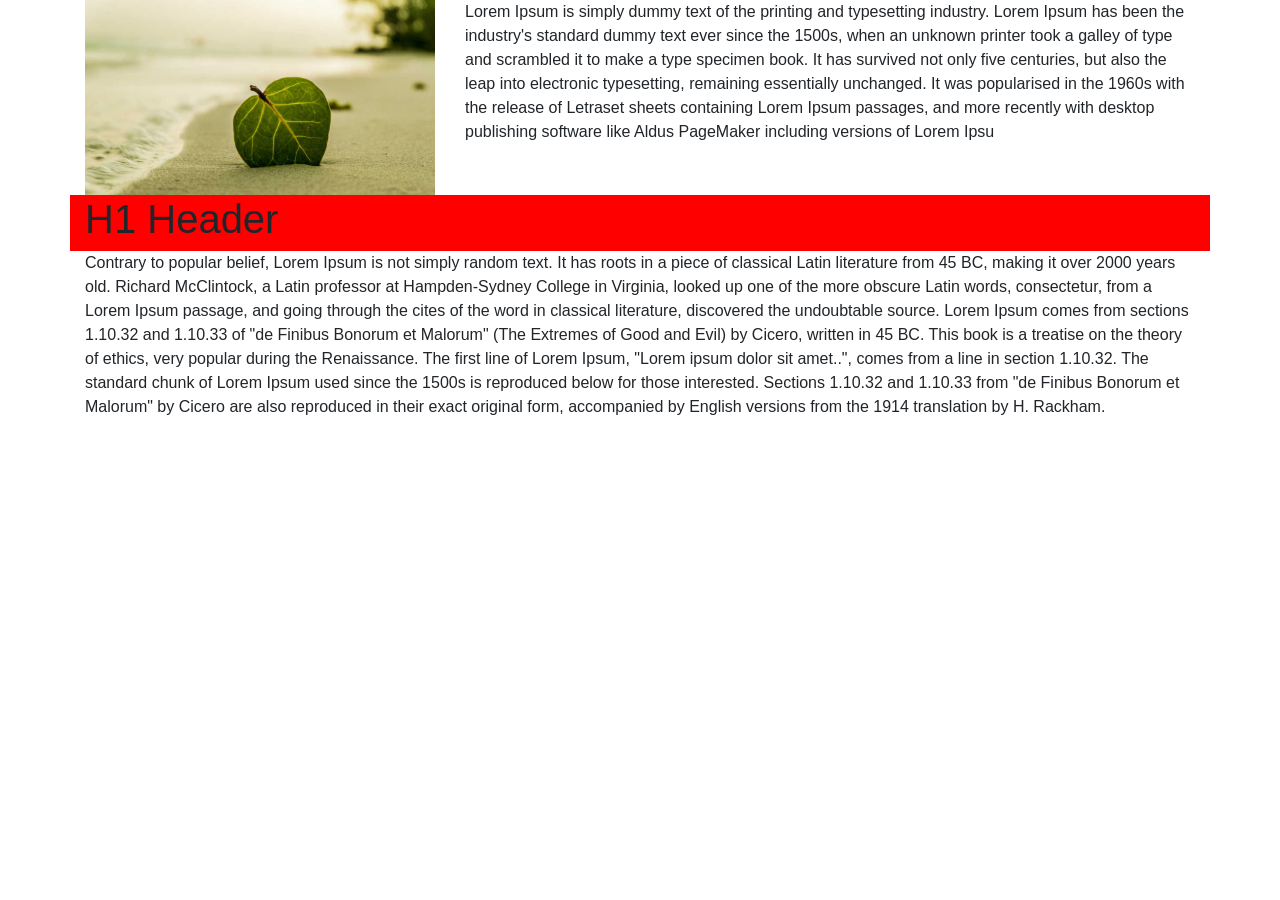
==== Kim/index.html @ 136f3649 "asd" ====
<!DOCTYPE html>
<html lang="en" dir="ltr">
  <head>
    <meta charset="utf-8">
    <title>bootstrap test</title>
    <link rel="stylesheet" href="https://stackpath.bootstrapcdn.com/bootstrap/4.1.3/css/bootstrap.min.css" integrity="sha384-MCw98/SFnGE8fJT3GXwEOngsV7Zt27NXFoaoApmYm81iuXoPkFOJwJ8ERdknLPMO" crossorigin="anonymous">
    <link rel="styleSheet" href="css/main.css">
  </head>

  <body>
    <div class="container">
  <div class="row mt10">
    <div class="col-12 col-md-4">
      <img src="assets/image1.jpg" style="width:100%">
    </div>
    <div class="col-12 col-md-8 ">
      <p>Lorem Ipsum is simply dummy text of the printing and typesetting industry. Lorem Ipsum has been the industry's standard dummy text ever since the 1500s, when an unknown printer took a galley of type and scrambled it to make a type specimen book. It has survived not only five centuries, but also the leap into electronic typesetting, remaining essentially unchanged. It was popularised in the 1960s with the release of Letraset sheets containing Lorem Ipsum passages, and more recently with desktop publishing software like Aldus PageMaker including versions of Lorem Ipsu
      </p>
    </div>
  </div>

  <div class="row">
    <div class="col-12 red">
      <h1>H1 Header</h1>
  </div>
  <div class="col-12 ">
    <p>Contrary to popular belief, Lorem Ipsum is not simply random text. It has roots in a piece of classical Latin literature from 45 BC, making it over 2000 years old. Richard McClintock, a Latin professor at Hampden-Sydney College in Virginia, looked up one of the more obscure Latin words, consectetur, from a Lorem Ipsum passage, and going through the cites of the word in classical literature, discovered the undoubtable source. Lorem Ipsum comes from sections 1.10.32 and 1.10.33 of "de Finibus Bonorum et Malorum" (The Extremes of Good and Evil) by Cicero, written in 45 BC. This book is a treatise on the theory of ethics, very popular during the Renaissance. The first line of Lorem Ipsum, "Lorem ipsum dolor sit amet..", comes from a line in section 1.10.32.

The standard chunk of Lorem Ipsum used since the 1500s is reproduced below for those interested. Sections 1.10.32 and 1.10.33 from "de Finibus Bonorum et Malorum" by Cicero are also reproduced in their exact original form, accompanied by English versions from the 1914 translation by H. Rackham.
</p>

</div>
</div>


  </body>

  <script src="https://code.jquery.com/jquery-3.3.1.slim.min.js" integrity="sha384-q8i/X+965DzO0rT7abK41JStQIAqVgRVzpbzo5smXKp4YfRvH+8abtTE1Pi6jizo" crossorigin="anonymous"></script>
<script src="https://cdnjs.cloudflare.com/ajax/libs/popper.js/1.14.3/umd/popper.min.js" integrity="sha384-ZMP7rVo3mIykV+2+9J3UJ46jBk0WLaUAdn689aCwoqbBJiSnjAK/l8WvCWPIPm49" crossorigin="anonymous"></script>
<script src="https://stackpath.bootstrapcdn.com/bootstrap/4.1.3/js/bootstrap.min.js" integrity="sha384-ChfqqxuZUCnJSK3+MXmPNIyE6ZbWh2IMqE241rYiqJxyMiZ6OW/JmZQ5stwEULTy" crossorigin="anonymous"></script>

</html>
---- Kim/css/main.css ----
.red{
  background:red;
}

.blue{
  background:blue;
}

.teal{
  background:teal;
}

.orange{
  background:orange;
}

.pink{
  background:pink;
}
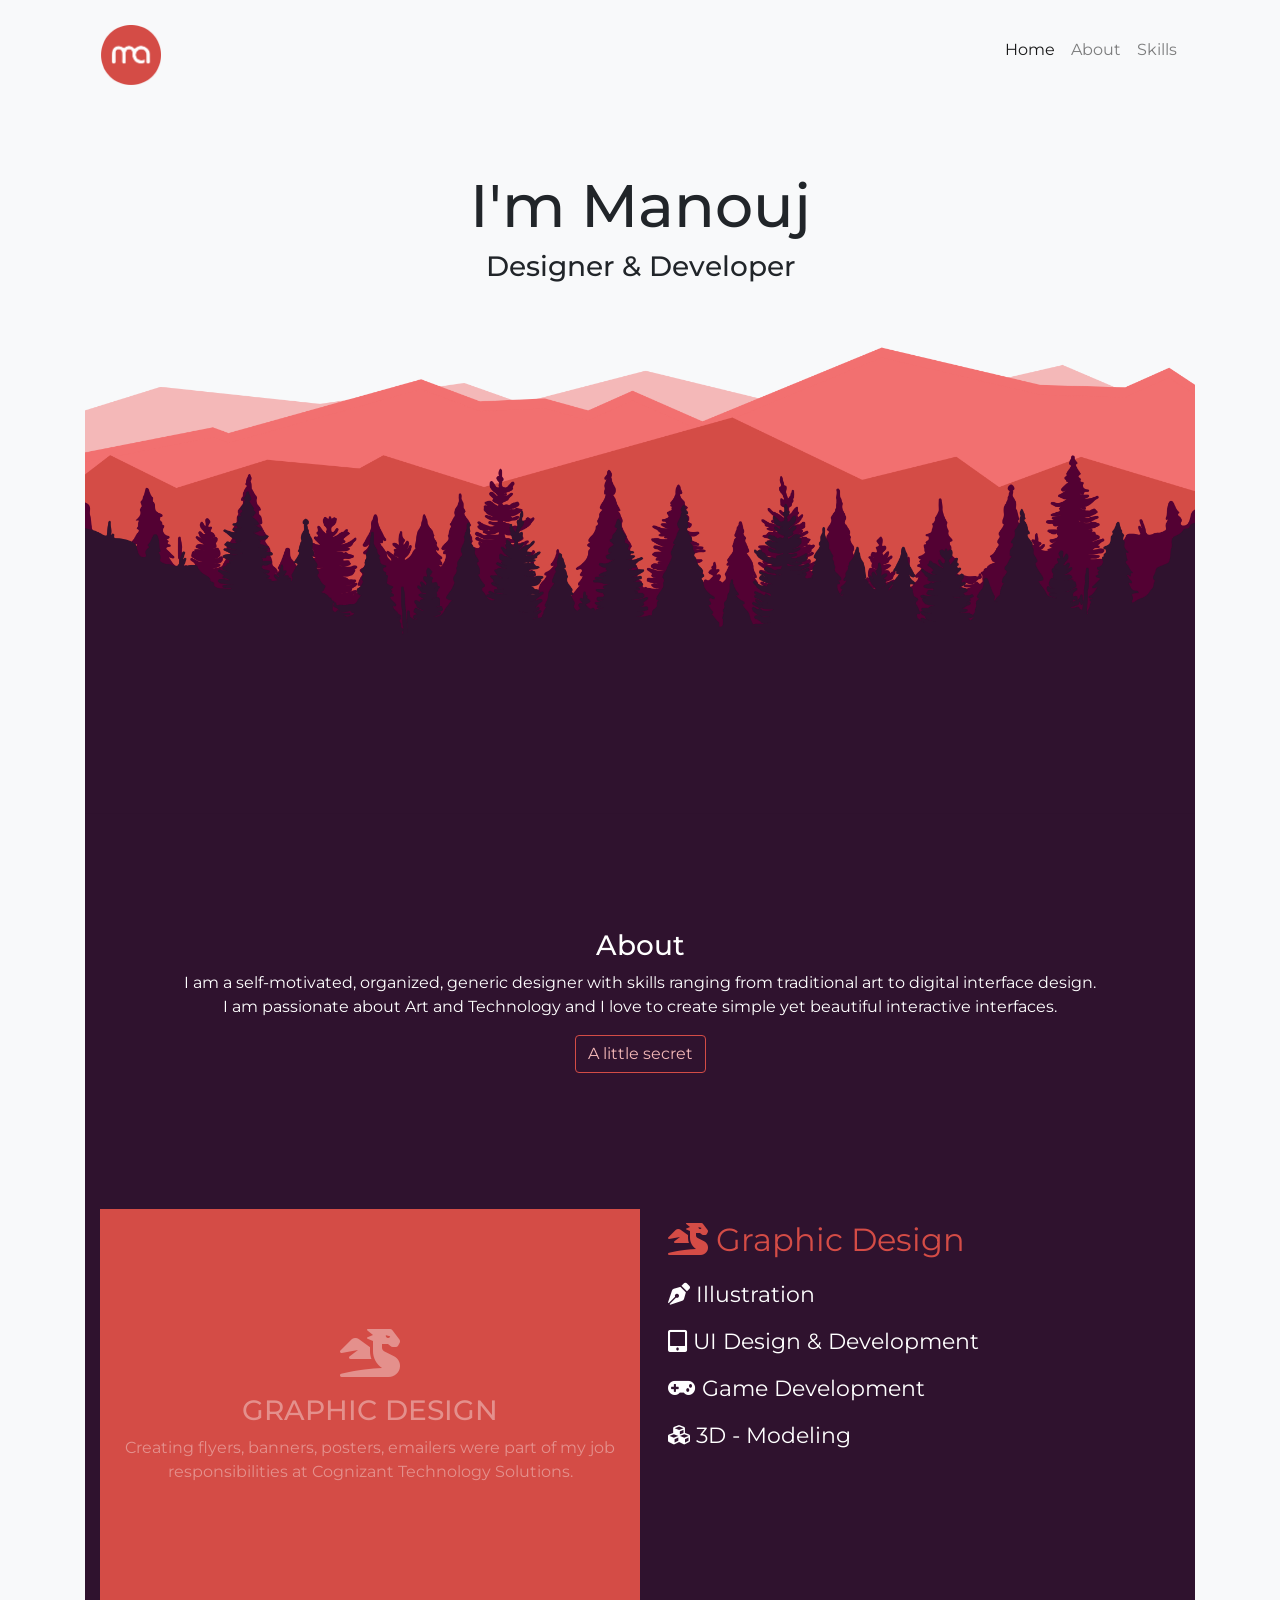
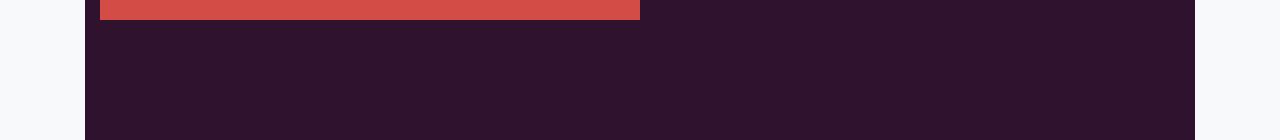
==== commit 1bd18e9b: "Updated with parallax" ====
--- a/Kim/index.html
+++ b/Kim/index.html
@@ -3,34 +3,224 @@
   <head>
     <meta charset="utf-8">
     <title>bootstrap test</title>
+    <link href="https://fonts.googleapis.com/css?family=Montserrat" rel="stylesheet">
+    <link rel="stylesheet" href="https://use.fontawesome.com/releases/v5.4.1/css/all.css" integrity="sha384-5sAR7xN1Nv6T6+dT2mhtzEpVJvfS3NScPQTrOxhwjIuvcA67KV2R5Jz6kr4abQsz" crossorigin="anonymous">
     <link rel="stylesheet" href="https://stackpath.bootstrapcdn.com/bootstrap/4.1.3/css/bootstrap.min.css" integrity="sha384-MCw98/SFnGE8fJT3GXwEOngsV7Zt27NXFoaoApmYm81iuXoPkFOJwJ8ERdknLPMO" crossorigin="anonymous">
     <link rel="styleSheet" href="css/main.css">
   </head>
 
   <body>
-    <div class="container">
-  <div class="row mt10">
-    <div class="col-12 col-md-4">
-      <img src="assets/image1.jpg" style="width:100%">
-    </div>
-    <div class="col-12 col-md-8 ">
-      <p>Lorem Ipsum is simply dummy text of the printing and typesetting industry. Lorem Ipsum has been the industry's standard dummy text ever since the 1500s, when an unknown printer took a galley of type and scrambled it to make a type specimen book. It has survived not only five centuries, but also the leap into electronic typesetting, remaining essentially unchanged. It was popularised in the 1960s with the release of Letraset sheets containing Lorem Ipsum passages, and more recently with desktop publishing software like Aldus PageMaker including versions of Lorem Ipsu
-      </p>
+
+
+    <div class="container contSmall">
+    <nav class="navbar navbar-expand-lg navbar-light bg-light myNavBar">
+      <a class="navbar-brand" href="#" style="height:60px">
+      <img class="logo" src="assets/logo.png" style="max-width:60px;position: absolute;max-height:60px">
+    </a>
+      <button class="navbar-toggler" type="button" data-toggle="collapse" data-target="#navbarNavAltMarkup" aria-controls="navbarNavAltMarkup" aria-expanded="false" aria-label="Toggle navigation">
+        <span class="navbar-toggler-icon"></span>
+      </button>
+      <div class="collapse navbar-collapse" id="navbarNavAltMarkup">
+        <div class="navbar-nav myNavStyle" style="z-index: 99;">
+          <a class="nav-item nav-link active" href="#">Home <span class="sr-only">(current)</span></a>
+          <a class="nav-item nav-link" href="#abt">About</a>
+          <a class="nav-item nav-link" href="#skills">Skills</a>
+        </div>
+      </div>
+          </nav>
+    </div>
+    <!-- <h1 class="name">I'm Manouj</h1>
+    <h3>Designer & Developer</h3> -->
+    <div  class="parallax-object element" id="e1" data-speed="0.8" style="width: 100%;text-align: center;">
+      <div stlye="margin-bottom: 100px">
+      <h1 class="name nameSmall">I'm Manouj</h1>
+     <h3>Designer & Developer</h3>
+    </div>
+    </div>
+
+<div class="container" >
+
+
+    <div class="parallax-element-container">
+
+
+      <div  class="parallax-object element" id="e1" data-speed="0.8" style=" padding-top: 100px;">
+        <img src="assets/b1-01.png">
+      </div>
+      <div  class="parallax-object element" id="e1" data-speed="0.7" style=" padding-top: 100px;">
+        <img src="assets/b2-01.png">
+      </div>
+      <div  class="parallax-object element" id="e1" data-speed="0.6" style=" padding-top: 100px;">
+        <img src="assets/b2-01.png">
+      </div>
+      <div  class="parallax-object element" id="e1" data-speed="0.5" style=" padding-top: 100px;">
+        <img src="assets/b3-01.png">
+      </div>
+      <div  class="parallax-object element" id="e1" data-speed="0.4" style=" padding-top: 100px;">
+        <img src="assets/b4-01.png">
+      </div>
+      <div  class="parallax-object element" id="e1" data-speed="0.1" style=" padding-top: 100px;">
+
+        <img src="assets/b5-01.png">
+        <div class="mx-auto">
+          <div class="about" id="abt">
+          <h3>  About</h3>
+          <p>I am a self-motivated, organized, generic designer with skills ranging from traditional art to digital interface design.	<br>
+            I am passionate about Art and Technology and I love to create simple yet beautiful interactive interfaces.</p>
+
+            <p>
+    <a class="btn btn-secondary abtButton" data-toggle="collapse" href="#collapseExample" role="button" aria-expanded="false" aria-controls="collapseExample">
+      A little secret
+    </a>
+
+  </p>
+  <div class="collapse" id="collapseExample">
+    <div class="card card-body">
+    I lied :D I'm a gamer!
     </div>
   </div>
 
-  <div class="row">
-    <div class="col-12 red">
-      <h1>H1 Header</h1>
-  </div>
-  <div class="col-12 ">
-    <p>Contrary to popular belief, Lorem Ipsum is not simply random text. It has roots in a piece of classical Latin literature from 45 BC, making it over 2000 years old. Richard McClintock, a Latin professor at Hampden-Sydney College in Virginia, looked up one of the more obscure Latin words, consectetur, from a Lorem Ipsum passage, and going through the cites of the word in classical literature, discovered the undoubtable source. Lorem Ipsum comes from sections 1.10.32 and 1.10.33 of "de Finibus Bonorum et Malorum" (The Extremes of Good and Evil) by Cicero, written in 45 BC. This book is a treatise on the theory of ethics, very popular during the Renaissance. The first line of Lorem Ipsum, "Lorem ipsum dolor sit amet..", comes from a line in section 1.10.32.
-
-The standard chunk of Lorem Ipsum used since the 1500s is reproduced below for those interested. Sections 1.10.32 and 1.10.33 from "de Finibus Bonorum et Malorum" by Cicero are also reproduced in their exact original form, accompanied by English versions from the 1914 translation by H. Rackham.
-</p>
+          </div>
+      </div>
+
+      <div class="container ">
+      <div id="skills" class="row games">
+
+        <div class="col-12 col-md-6 skillText order-3 order-md-1">
+          <div class="gdSkill hide">
+          <p>
+              <i class="fas fa-dragon" style="font-size:48px" ></i><br>  <h3>  GRAPHIC DESIGN<br></h3>
+                Creating flyers, banners, posters, emailers were part of my job responsibilities at Cognizant Technology Solutions. </p>
+              </div>
+
+          <div class="ilSkill hide">
+          <i class="fas fa-pen-nib" style="font-size:48px"></i><br><br><h3>  Illustration<br></h3>
+          My passion for illustration dates back to my childhood. With time and practice, I got quite good in this skill.</p>
+          </div>
+
+          <div class="uiSkill hide"><i class="fas fa-tablet-alt" style="font-size:48px"></i><br><br><h3>   UI Design and Development<br></h3>
+          As a User Interface designer at Cognizant, I have designed and developed the front end of several web applications. I am now confident that I will be able to develop responsive websites with ease.</p>
+        </div>
+
+          <div class="gaSkill hide"><i class="fas fa-gamepad" style="font-size:48px"></i><br><br><h3> Game Development<br></h3>
+          Game always make me curious about their development process. Now that I have learnt C# and p5.js, I can comfortably create small games and functions.</p>
+        </div>
+
+
+          <div class="3dSkill hide"><i class="fas fa-cubes" style="font-size:48px"> </i><br><br> <h3>3D - Modeling<br></h3>
+          Using the materials and resources available on the internet, I taught myself to create 3D models using Blender tool.</p>
+        </div>
 
 </div>
+
+        <div class="col-12 col-md-6 order-1 order-md-3">
+          <ul style="padding-left:0px">
+            <li class="btn skills gd"><i class="fas fa-dragon" ></i>  Graphic Design</li><br>
+            <li class="btn skills il"><i class="fas fa-pen-nib"></i>   Illustration</li><br>
+            <li class="btn skills ui"><i class="fas fa-tablet-alt"></i>  UI Design & Development</li><br>
+            <li class="btn skills ga"><i class="fas fa-gamepad"></i>  Game Development</li><br>
+            <li class="btn skills 3d"><i class="fas fa-cubes"></i>  3D - Modeling</li>
+
+          </ul>
+
+        </div>
+
+
 </div>
+
+
+      </div>
+    </div>
+</div>
+<!--
+
+
+      <div class="container contSmall">
+        <div class="row col-12" style="color:#fff;background: #2c0a2d; margin-left:0px;    background-image: linear-gradient(#2c0a2d, #160e17);">
+          <div class="mx-auto">
+            <div class="about" id="abt">
+            <h3>  About</h3>
+            <p>I am a self-motivated, organized, generic designer with skills ranging from traditional art to digital interface design.	<br>
+              I am passionate about Art and Technology and I love to create simple yet beautiful interactive interfaces.</p>
+
+              <button type="button" class="btn btn-secondary abtButton" data-container="body" data-toggle="popover" data-placement="bottom" data-content="I lied ;D I'm a Gamer!">
+      A little secret
+    </button>
+            </div>
+        </div>
+          <div class="col-12 col-md-6 ">
+            <div class="col-12">
+            <h3 >Game titles that I love </h3>
+            <p>This is the list of the best games that I have played. </p>
+            <ul>
+              <li> GTA 5</li>
+              <li> Player Unknown's Battle Grounds </li>
+              <li> CS-GO </li>
+              <li> Tom Clancy’s Rainbow Six</li>
+
+
+            </ul>
+            <button type="button" class="btn btn-primary" data-toggle="modal" data-target="#exampleModal">
+              See full list
+            </button>
+          </div>
+
+          </div>
+          <div class="col-12 col-md-6">
+            <div id="carouselExampleControls" class="carousel slide" data-ride="carousel">
+          <div class="carousel-inner">
+            <div class="carousel-item active">
+              <img class="d-block w-100" src="assets/pubg.jpg" alt="First slide">
+            </div>
+            <div class="carousel-item">
+              <img class="d-block w-100" src="assets/gta5.jpg" alt="Second slide">
+            </div>
+            <div class="carousel-item">
+              <img class="d-block w-100" src="assets/mario.jpg" alt="Third slide">
+            </div>
+          </div>
+          <a class="carousel-control-prev" href="#carouselExampleControls" role="button" data-slide="prev">
+            <span class="carousel-control-prev-icon" aria-hidden="true"></span>
+            <span class="sr-only">Previous</span>
+          </a>
+          <a class="carousel-control-next" href="#carouselExampleControls" role="button" data-slide="next">
+            <span class="carousel-control-next-icon" aria-hidden="true"></span>
+            <span class="sr-only">Next</span>
+          </a>
+        </div>
+          </div>
+        </div>
+
+        </div>
+
+
+      </div> -->
+
+
+      <div class="modal" tabindex="-1" role="dialog" id="exampleModal">
+        <div class="modal-dialog" role="document">
+          <div class="modal-content">
+            <div class="modal-header">
+              <h5 class="modal-title">Full List</h5>
+              <button type="button" class="close" data-dismiss="modal" aria-label="Close">
+                <span aria-hidden="true">&times;</span>
+              </button>
+            </div>
+            <div class="modal-body">
+              <li> Mario </li>
+                <li> Tekken</li>
+                  <li> Fifa 18</li>
+            </div>
+            <div class="modal-footer">
+              <button type="button" class="btn btn-secondary" data-dismiss="modal">Close</button>
+
+            </div>
+          </div>
+        </div>
+      </div>
+
+
+
 
 
   </body>
@@ -38,5 +228,16 @@
   <script src="https://code.jquery.com/jquery-3.3.1.slim.min.js" integrity="sha384-q8i/X+965DzO0rT7abK41JStQIAqVgRVzpbzo5smXKp4YfRvH+8abtTE1Pi6jizo" crossorigin="anonymous"></script>
 <script src="https://cdnjs.cloudflare.com/ajax/libs/popper.js/1.14.3/umd/popper.min.js" integrity="sha384-ZMP7rVo3mIykV+2+9J3UJ46jBk0WLaUAdn689aCwoqbBJiSnjAK/l8WvCWPIPm49" crossorigin="anonymous"></script>
 <script src="https://stackpath.bootstrapcdn.com/bootstrap/4.1.3/js/bootstrap.min.js" integrity="sha384-ChfqqxuZUCnJSK3+MXmPNIyE6ZbWh2IMqE241rYiqJxyMiZ6OW/JmZQ5stwEULTy" crossorigin="anonymous"></script>
+<script src="https://ajax.googleapis.com/ajax/libs/jquery/1.11.0/jquery.min.js"></script>
+<script src="js/skills.js"></script>
+<script src="js/para.js"></script>
+<script>
+(function($) {
+    $('[data-toggle="popover"]').popover({
+    container: 'body'
+  })
+});
+</script>
+
 
 </html>
--- a/Kim/css/main.css
+++ b/Kim/css/main.css
@@ -17,3 +17,171 @@
 .pink{
   background:pink;
 }
+body{
+  background-color:#f8f9fa;
+  font-family: 'Montserrat', sans-serif;
+}
+
+.myHeader
+{
+    /* background-image: url("../assets/bg-01.png"); */
+  text-align: center!important;
+    background-size: cover;
+    background-color:#f8f9fa;
+  height:580px;
+}
+
+.mx-auto
+{
+  margin-left:auto !important;
+  margin-right:auto !important;
+}
+
+.about
+{
+  background-color: #2f122e;
+  color:#fff;
+  text-align: center!important;
+  padding-top:120px;
+  padding-left: 15px;
+  padding-right: 15px;
+  padding-bottom: 120px;
+  margin-top:-5px;
+}
+.games
+{
+  background-color: #2f122e;
+  color:#fff;
+
+
+  padding-left: 15px;
+  padding-right: 15px;
+  padding-bottom: 120px;
+
+}
+
+@media (min-width: 990px) {
+  .myNavStyle
+  {
+  position: absolute;
+  right: 10px;
+  }
+
+  .myNavBar
+  {
+    min-height:100px;
+  }
+}
+
+.name
+{
+font-family: 'Montserrat', sans-serif;
+  font-size: 60px;
+  padding-top: 150px;
+
+}
+
+@media (max-width:767px)
+{
+  .logo
+  {
+    float:left;
+  }
+  .contSmall
+  {
+    padding:0;
+  }
+  .nameSmall
+  {
+    font-size:42px;
+    margin-top: -50px
+  }
+}
+
+  .abtButton
+{
+  background:transparent !important;
+  color: #f4b8b8;
+  border-color: #d44c46;
+}
+
+.navbar-nav
+{
+  text-align: right !important;
+}
+
+
+.parallax-element-container {
+  position: relative;
+}
+
+.element {
+  position: absolute;
+
+}
+
+.element img {
+  width: 100%;
+  height: 100%;
+}
+
+.card-body
+{
+          background: #d44c46 !important;
+}
+
+.activeList{
+  color: #d44c46 !important;
+  font-size: 32px  !important;
+}
+
+.hide{
+  display: none;
+}
+
+.skills
+{
+  color: #fff;
+  font-size: 22px;
+
+}
+
+@media (max-width:1200px)
+{
+  .activeList{
+    color: #d44c46 !important;
+    font-size: 22px  !important;
+  }
+
+  .hide{
+    display: none;
+  }
+
+  .skills
+  {
+    color: #f4b8b8;
+    font-size: 18px;
+  }
+}
+
+i.fa {
+  display: inline-block;
+  border-radius: 60px;
+  box-shadow: 0px 0px 2px #888;
+  padding: 0.5em 0.6em;
+  background-color: #000;
+
+}
+
+.skillText
+{
+  color:#ffffff61;
+  background: #d44c46;
+
+  text-align: center!important;
+  padding-top:120px;
+  padding-left: 15px;
+  padding-right: 15px;
+  padding-bottom: 120px;
+
+}
